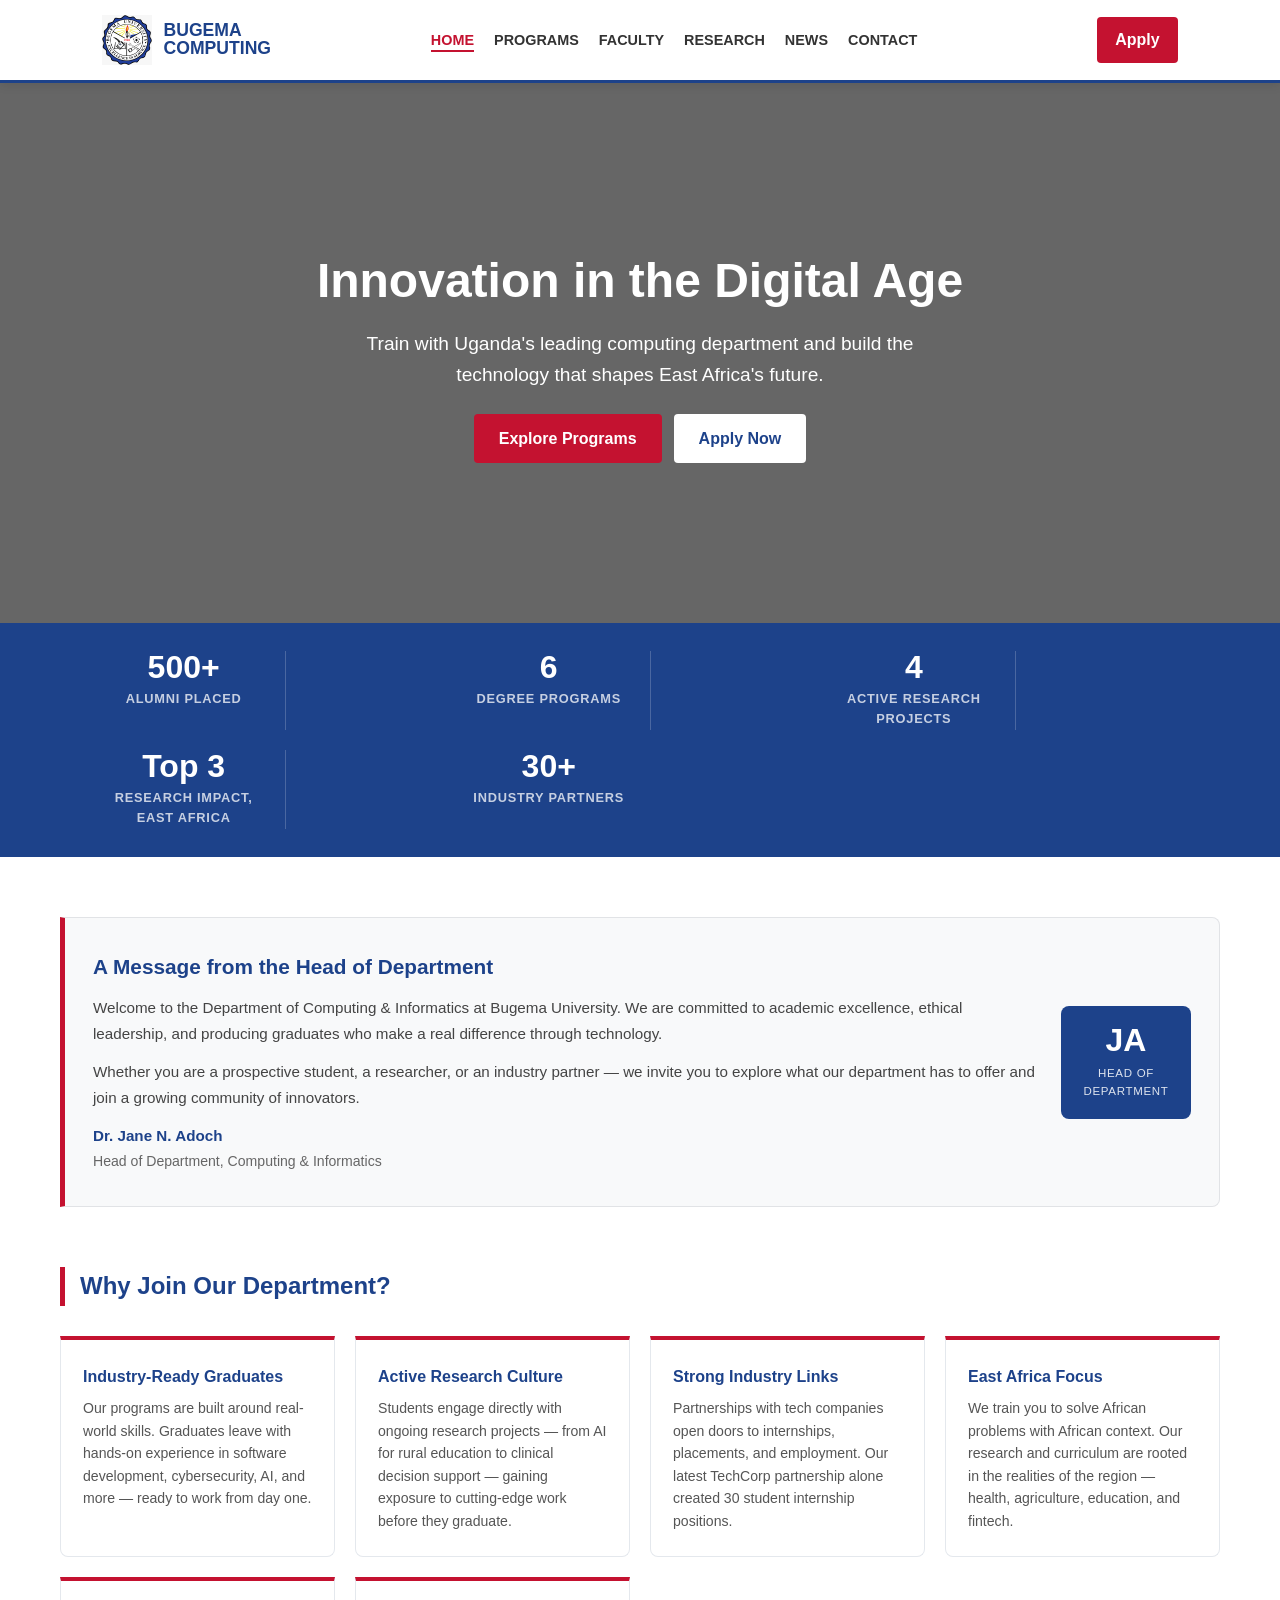
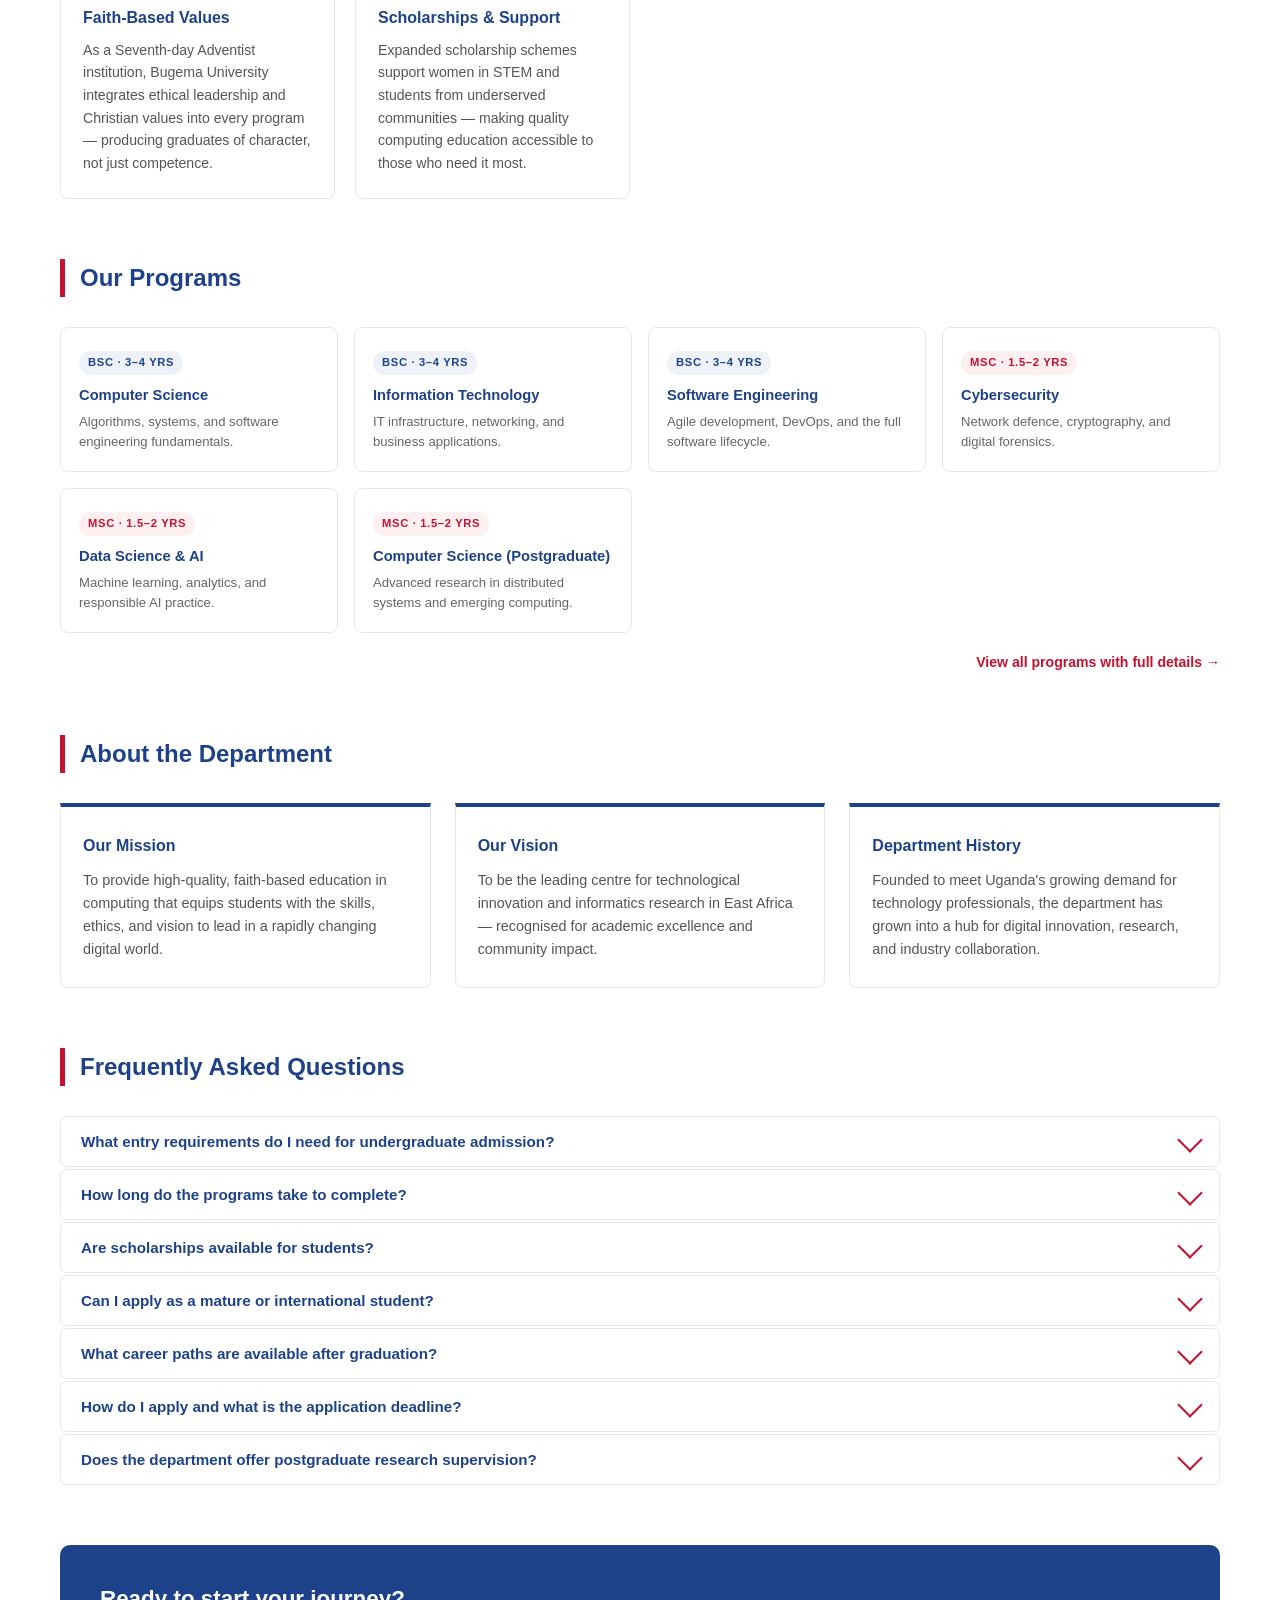
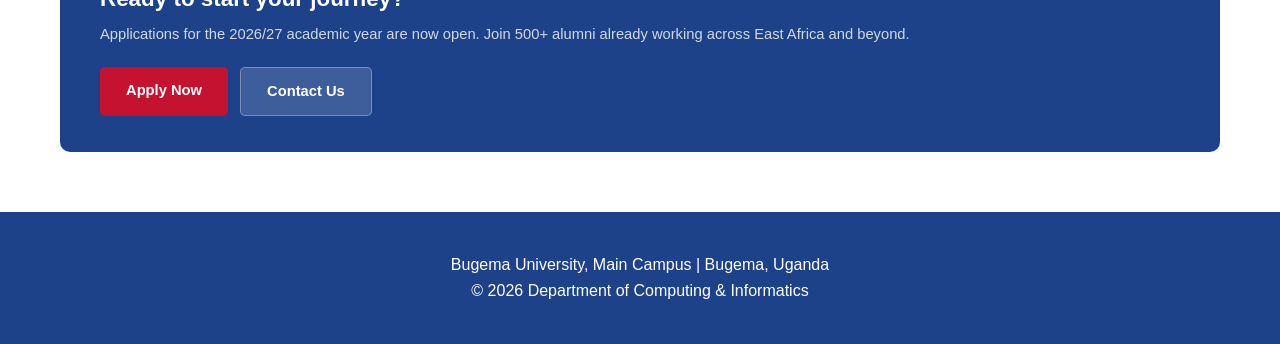
==== index.html @ 1fe4461c "Initial commit - department website" ====
<!DOCTYPE html>
<html lang="en">
<head>
    <meta charset="UTF-8">
    <meta name="viewport" content="width=device-width, initial-scale=1.0">
    <title>Bugema Computing | Home</title>
    <meta name="description" content="Department of Computing & Informatics at Bugema University — training the next generation of technology leaders in East Africa.">
    <link rel="stylesheet" href="style.css">
    <style>
        /* ── Homepage extras ── */

        .stats-bar { background: var(--bugema-blue); padding: 28px 8%; }
        .stats-grid {
            display: grid;
            grid-template-columns: repeat(auto-fit, minmax(140px, 1fr));
            gap: 20px;
            max-width: 1200px;
            margin: 0 auto;
            text-align: center;
        }
        .stat-item .stat-number {
            font-size: 2rem; font-weight: 800; color: white;
            line-height: 1; margin-bottom: 6px;
        }
        .stat-item .stat-label {
            font-size: 0.8rem; color: rgba(255,255,255,0.75);
            text-transform: uppercase; letter-spacing: 0.06em; font-weight: 600;
        }
        .stat-divider { width: 1px; background: rgba(255,255,255,0.2); align-self: stretch; }

        /* HOD welcome */
        .hod-welcome {
            background: var(--light-bg);
            border: 1px solid #e1e3e6;
            border-left: 5px solid var(--bugema-red);
            border-radius: 0 8px 8px 0;
            padding: 32px 28px;
            display: grid;
            grid-template-columns: 1fr auto;
            gap: 24px;
            align-items: center;
        }
        .hod-welcome h2 { color: var(--bugema-blue); margin-bottom: 12px; font-size: 1.3rem; }
        .hod-welcome p  { color: #444; line-height: 1.7; margin-bottom: 12px; font-size: 0.95rem; }
        .hod-welcome p:last-child { margin-bottom: 0; }
        .hod-welcome .hod-sig { font-weight: 700; color: var(--bugema-blue); }
        .hod-badge {
            background: var(--bugema-blue); color: white;
            border-radius: 8px; padding: 18px 20px;
            text-align: center; min-width: 130px;
        }
        .hod-badge .initials { font-size: 2rem; font-weight: 800; line-height: 1; margin-bottom: 8px; }
        .hod-badge .hod-title { font-size: 0.72rem; text-transform: uppercase; letter-spacing: 0.06em; opacity: 0.85; }

        /* Why join */
        .why-grid {
            display: grid;
            grid-template-columns: repeat(auto-fit, minmax(240px, 1fr));
            gap: 20px;
        }
        .why-card {
            background: white;
            border: 1px solid #e4e8ed;
            border-top: 4px solid var(--bugema-red);
            border-radius: 0 0 8px 8px;
            padding: 24px 22px;
            transition: transform 0.25s ease, box-shadow 0.25s ease;
        }
        .why-card:hover { transform: translateY(-4px); box-shadow: 0 8px 22px rgba(0,0,0,0.09); }
        .why-card h3 { font-size: 1rem; color: var(--bugema-blue); margin-bottom: 8px; }
        .why-card p  { font-size: 0.88rem; color: #555; line-height: 1.6; }

        /* Programs preview */
        .programs-preview {
            display: grid;
            grid-template-columns: repeat(auto-fit, minmax(220px, 1fr));
            gap: 16px;
        }
        .prog-preview-card {
            background: white; border: 1px solid #e4e8ed;
            border-radius: 8px; padding: 20px 18px;
            transition: transform 0.25s ease, box-shadow 0.25s ease;
        }
        .prog-preview-card:hover { transform: translateY(-3px); box-shadow: 0 6px 18px rgba(0,0,0,0.08); }
        .prog-badge {
            display: inline-block; font-size: 0.7rem; font-weight: 700;
            text-transform: uppercase; letter-spacing: 0.06em;
            padding: 3px 9px; border-radius: 20px; margin-bottom: 10px;
        }
        .prog-badge.bsc { background: #eef2f8; color: var(--bugema-blue); }
        .prog-badge.msc { background: #fef0f0; color: var(--bugema-red); }
        .prog-preview-card h3 { font-size: 0.92rem; color: var(--bugema-blue); line-height: 1.4; margin-bottom: 6px; }
        .prog-preview-card p  { font-size: 0.82rem; color: #666; line-height: 1.5; }

        .section-cta { text-align: right; margin-top: 16px; }
        .section-cta a { font-size: 0.88rem; font-weight: 700; color: var(--bugema-red); text-decoration: none; }
        .section-cta a:hover { text-decoration: underline; }

        /* About cards */
        .about-grid { display: grid; grid-template-columns: repeat(auto-fit, minmax(280px, 1fr)); gap: 24px; }
        .about-card {
            background: white; border: 1px solid #e4e8ed;
            border-top: 4px solid var(--bugema-blue);
            border-radius: 0 0 8px 8px; padding: 26px 22px;
        }
        .about-card h3 { font-size: 1rem; color: var(--bugema-blue); margin-bottom: 10px; }
        .about-card p  { font-size: 0.9rem; color: #555; line-height: 1.6; }

        /* FAQ */
        .faq-list { display: flex; flex-direction: column; gap: 2px; }
        .faq-item {
            background: white;
            border: 1px solid #e4e8ed;
            border-radius: 6px;
            overflow: hidden;
        }
        .faq-question {
            width: 100%;
            background: none;
            border: none;
            padding: 16px 20px;
            display: flex;
            justify-content: space-between;
            align-items: center;
            font-size: 0.95rem;
            font-weight: 700;
            color: var(--bugema-blue);
            cursor: pointer;
            text-align: left;
            font-family: inherit;
            transition: background 0.15s;
            gap: 12px;
        }
        .faq-question:hover { background: #f5f7fa; }
        .faq-question.open  { background: #f0f4f9; }
        .faq-chevron {
            width: 18px; height: 18px; flex-shrink: 0;
            border-right: 2px solid var(--bugema-red);
            border-bottom: 2px solid var(--bugema-red);
            transform: rotate(45deg);
            transition: transform 0.25s ease;
            margin-top: -4px;
        }
        .faq-question.open .faq-chevron {
            transform: rotate(-135deg);
            margin-top: 4px;
        }
        .faq-answer {
            max-height: 0;
            overflow: hidden;
            transition: max-height 0.3s ease, padding 0.3s ease;
            padding: 0 20px;
            font-size: 0.9rem;
            color: #444;
            line-height: 1.7;
        }
        .faq-answer.open {
            max-height: 300px;
            padding: 0 20px 16px;
        }

        /* CTA banner */
        .cta-banner {
            background: var(--bugema-blue); border-radius: 10px;
            padding: 36px 40px;
            display: flex; align-items: center;
            justify-content: space-between; gap: 20px; flex-wrap: wrap;
        }
        .cta-banner h2 { color: white; font-size: 1.4rem; margin-bottom: 6px; }
        .cta-banner p  { color: rgba(255,255,255,0.8); font-size: 0.92rem; }
        .cta-buttons   { display: flex; gap: 12px; flex-wrap: wrap; }
        .cta-btn-primary {
            background: var(--bugema-red); color: white;
            padding: 12px 26px; border-radius: 5px; font-weight: 700;
            text-decoration: none; font-size: 0.92rem; transition: background 0.2s; white-space: nowrap;
        }
        .cta-btn-primary:hover { background: #a20d26; }
        .cta-btn-secondary {
            background: rgba(255,255,255,0.15); color: white;
            padding: 12px 26px; border-radius: 5px; font-weight: 700;
            text-decoration: none; font-size: 0.92rem;
            border: 1px solid rgba(255,255,255,0.3); transition: background 0.2s; white-space: nowrap;
        }
        .cta-btn-secondary:hover { background: rgba(255,255,255,0.25); }

        @media (max-width: 700px) {
            .hod-welcome { grid-template-columns: 1fr; }
            .hod-badge   { display: none; }
            .cta-banner  { padding: 28px 24px; }
            .stat-divider { display: none; }
        }
    </style>
</head>
<body>
    <nav>
        <div class="logo-container">
            <img src="logo.jpeg" alt="Bugema Logo">
            <div class="logo-text">BUGEMA<br>COMPUTING</div>
        </div>
        <ul>
            <li><a class="active" href="index.html">Home</a></li>
            <li><a href="programs.html">Programs</a></li>
            <li><a href="faculty.html">Faculty</a></li>
            <li><a href="research.html">Research</a></li>
            <li><a href="news.html">News</a></li>
            <li><a href="contact.html">Contact</a></li>
        </ul>
        <a class="apply-btn" href="https://erms.bugemauniv.ac.ug/application/" target="_blank" rel="noopener">Apply</a>
        <button class="nav-toggle" id="navToggle" aria-label="Toggle navigation">
            <span></span><span></span><span></span>
        </button>
    </nav>

    <!-- Hero -->
    <header class="hero">
        <h1>Innovation in the Digital Age</h1>
        <p>Train with Uganda's leading computing department and build the technology that shapes East Africa's future.</p>
        <div style="display:flex; gap:12px; flex-wrap:wrap; justify-content:center; margin-top:8px;">
            <a href="programs.html" class="btn">Explore Programs</a>
            <a href="https://erms.bugemauniv.ac.ug/application/" target="_blank" rel="noopener"
               class="btn" style="background:white; color:var(--bugema-blue);">Apply Now</a>
        </div>
    </header>

    <!-- Stats bar -->
    <div class="stats-bar">
        <div class="stats-grid">
            <div class="stat-item">
                <div class="stat-number">500+</div>
                <div class="stat-label">Alumni Placed</div>
            </div>
            <div class="stat-divider"></div>
            <div class="stat-item">
                <div class="stat-number">6</div>
                <div class="stat-label">Degree Programs</div>
            </div>
            <div class="stat-divider"></div>
            <div class="stat-item">
                <div class="stat-number">4</div>
                <div class="stat-label">Active Research Projects</div>
            </div>
            <div class="stat-divider"></div>
            <div class="stat-item">
                <div class="stat-number">Top 3</div>
                <div class="stat-label">Research Impact, East Africa</div>
            </div>
            <div class="stat-divider"></div>
            <div class="stat-item">
                <div class="stat-number">30+</div>
                <div class="stat-label">Industry Partners</div>
            </div>
        </div>
    </div>

    <!-- HOD Welcome -->
    <section class="container">
        <div class="hod-welcome">
            <div>
                <h2>A Message from the Head of Department</h2>
                <p>Welcome to the Department of Computing &amp; Informatics at Bugema University. We are committed to academic excellence, ethical leadership, and producing graduates who make a real difference through technology.</p>
                <p>Whether you are a prospective student, a researcher, or an industry partner — we invite you to explore what our department has to offer and join a growing community of innovators.</p>
                <p class="hod-sig">Dr. Jane N. Adoch<br>
                <span style="font-weight:400; font-size:0.88rem; color:#666;">Head of Department, Computing &amp; Informatics</span></p>
            </div>
            <div class="hod-badge">
                <div class="initials">JA</div>
                <div class="hod-title">Head of<br>Department</div>
            </div>
        </div>
    </section>

    <!-- Why Join Us -->
    <section class="container">
        <h2 class="section-heading">Why Join Our Department?</h2>
        <div class="why-grid">
            <div class="why-card">
                <h3>Industry-Ready Graduates</h3>
                <p>Our programs are built around real-world skills. Graduates leave with hands-on experience in software development, cybersecurity, AI, and more — ready to work from day one.</p>
            </div>
            <div class="why-card">
                <h3>Active Research Culture</h3>
                <p>Students engage directly with ongoing research projects — from AI for rural education to clinical decision support — gaining exposure to cutting-edge work before they graduate.</p>
            </div>
            <div class="why-card">
                <h3>Strong Industry Links</h3>
                <p>Partnerships with tech companies open doors to internships, placements, and employment. Our latest TechCorp partnership alone created 30 student internship positions.</p>
            </div>
            <div class="why-card">
                <h3>East Africa Focus</h3>
                <p>We train you to solve African problems with African context. Our research and curriculum are rooted in the realities of the region — health, agriculture, education, and fintech.</p>
            </div>
            <div class="why-card">
                <h3>Faith-Based Values</h3>
                <p>As a Seventh-day Adventist institution, Bugema University integrates ethical leadership and Christian values into every program — producing graduates of character, not just competence.</p>
            </div>
            <div class="why-card">
                <h3>Scholarships &amp; Support</h3>
                <p>Expanded scholarship schemes support women in STEM and students from underserved communities — making quality computing education accessible to those who need it most.</p>
            </div>
        </div>
    </section>

    <!-- Programs Preview -->
    <section class="container">
        <h2 class="section-heading">Our Programs</h2>
        <div class="programs-preview">
            <div class="prog-preview-card">
                <span class="prog-badge bsc">BSc &middot; 3&ndash;4 yrs</span>
                <h3>Computer Science</h3>
                <p>Algorithms, systems, and software engineering fundamentals.</p>
            </div>
            <div class="prog-preview-card">
                <span class="prog-badge bsc">BSc &middot; 3&ndash;4 yrs</span>
                <h3>Information Technology</h3>
                <p>IT infrastructure, networking, and business applications.</p>
            </div>
            <div class="prog-preview-card">
                <span class="prog-badge bsc">BSc &middot; 3&ndash;4 yrs</span>
                <h3>Software Engineering</h3>
                <p>Agile development, DevOps, and the full software lifecycle.</p>
            </div>
            <div class="prog-preview-card">
                <span class="prog-badge msc">MSc &middot; 1.5&ndash;2 yrs</span>
                <h3>Cybersecurity</h3>
                <p>Network defence, cryptography, and digital forensics.</p>
            </div>
            <div class="prog-preview-card">
                <span class="prog-badge msc">MSc &middot; 1.5&ndash;2 yrs</span>
                <h3>Data Science &amp; AI</h3>
                <p>Machine learning, analytics, and responsible AI practice.</p>
            </div>
            <div class="prog-preview-card">
                <span class="prog-badge msc">MSc &middot; 1.5&ndash;2 yrs</span>
                <h3>Computer Science (Postgraduate)</h3>
                <p>Advanced research in distributed systems and emerging computing.</p>
            </div>
        </div>
        <div class="section-cta">
            <a href="programs.html">View all programs with full details &rarr;</a>
        </div>
    </section>

    <!-- About the Department -->
    <section class="container">
        <h2 class="section-heading">About the Department</h2>
        <div class="about-grid">
            <div class="about-card">
                <h3>Our Mission</h3>
                <p>To provide high-quality, faith-based education in computing that equips students with the skills, ethics, and vision to lead in a rapidly changing digital world.</p>
            </div>
            <div class="about-card">
                <h3>Our Vision</h3>
                <p>To be the leading centre for technological innovation and informatics research in East Africa — recognised for academic excellence and community impact.</p>
            </div>
            <div class="about-card">
                <h3>Department History</h3>
                <p>Founded to meet Uganda's growing demand for technology professionals, the department has grown into a hub for digital innovation, research, and industry collaboration.</p>
            </div>
        </div>
    </section>

    <!-- FAQ -->
    <section class="container">
        <h2 class="section-heading">Frequently Asked Questions</h2>
        <div class="faq-list">

            <div class="faq-item">
                <button class="faq-question" aria-expanded="false">
                    What entry requirements do I need for undergraduate admission?
                    <span class="faq-chevron"></span>
                </button>
                <div class="faq-answer">
                    You need a Uganda Certificate of Education (UCE) with passes in Mathematics and English, plus a Uganda Advanced Certificate of Education (UACE) or equivalent qualification. An entry test may also be required. International applicants must provide proof of English proficiency and certified equivalence of their prior qualifications.
                </div>
            </div>

            <div class="faq-item">
                <button class="faq-question" aria-expanded="false">
                    How long do the programs take to complete?
                    <span class="faq-chevron"></span>
                </button>
                <div class="faq-answer">
                    Undergraduate BSc programs run for 3 to 4 years depending on the specialisation and credit hours. Postgraduate taught MSc programs take 1.5 to 2 years. Research-based MSc programs typically take 2 to 3 years depending on thesis progress.
                </div>
            </div>

            <div class="faq-item">
                <button class="faq-question" aria-expanded="false">
                    Are scholarships available for students?
                    <span class="faq-chevron"></span>
                </button>
                <div class="faq-answer">
                    Yes. The department has an active scholarship scheme that supports women in STEM and students from underserved communities across Uganda. Contact the admissions office at admissions@bugema.ac.ug for current scholarship opportunities and eligibility criteria.
                </div>
            </div>

            <div class="faq-item">
                <button class="faq-question" aria-expanded="false">
                    Can I apply as a mature or international student?
                    <span class="faq-chevron"></span>
                </button>
                <div class="faq-answer">
                    Yes. Applicants aged 25 and above with relevant professional experience may apply through the mature entry route — a portfolio or written statement is required. International applicants need to provide proof of English language proficiency (IELTS 6.0 or equivalent) and certified qualification equivalence from the Uganda National Examinations Board (UNEB).
                </div>
            </div>

            <div class="faq-item">
                <button class="faq-question" aria-expanded="false">
                    What career paths are available after graduation?
                    <span class="faq-chevron"></span>
                </button>
                <div class="faq-answer">
                    Graduates have gone on to work as software engineers, data analysts, cybersecurity specialists, IT managers, and researchers across East Africa and beyond. The department's industry partnerships also create direct pathways into internships and employment with technology companies in the region.
                </div>
            </div>

            <div class="faq-item">
                <button class="faq-question" aria-expanded="false">
                    How do I apply and what is the application deadline?
                    <span class="faq-chevron"></span>
                </button>
                <div class="faq-answer">
                    All applications are submitted through the Bugema University online portal at erms.bugemauniv.ac.ug. Ensure all supporting documents — transcripts, national ID, and references — are uploaded before submission. Contact admissions@bugema.ac.ug for the current intake deadlines.
                </div>
            </div>

            <div class="faq-item">
                <button class="faq-question" aria-expanded="false">
                    Does the department offer postgraduate research supervision?
                    <span class="faq-chevron"></span>
                </button>
                <div class="faq-answer">
                    Yes. The department has qualified supervisors in AI and machine learning, cybersecurity, data science, software engineering, and cloud computing. Postgraduate research applicants are required to submit a research proposal and attend an interview with the supervisory team before admission is confirmed.
                </div>
            </div>

        </div>
    </section>

    <!-- Call to Action -->
    <section class="container">
        <div class="cta-banner">
            <div>
                <h2>Ready to start your journey?</h2>
                <p>Applications for the 2026/27 academic year are now open. Join 500+ alumni already working across East Africa and beyond.</p>
            </div>
            <div class="cta-buttons">
                <a href="https://erms.bugemauniv.ac.ug/application/" target="_blank" rel="noopener" class="cta-btn-primary">Apply Now</a>
                <a href="contact.html" class="cta-btn-secondary">Contact Us</a>
            </div>
        </div>
    </section>

    <footer>
        <p>Bugema University, Main Campus | Bugema, Uganda<br>&copy; 2026 Department of Computing &amp; Informatics</p>
    </footer>

    <script>
        // Hamburger
        var toggle = document.getElementById('navToggle');
        var menu   = document.querySelector('nav ul');
        toggle.addEventListener('click', function() {
            toggle.classList.toggle('open');
            menu.classList.toggle('open');
        });

        // FAQ accordion
        document.querySelectorAll('.faq-question').forEach(function(btn) {
            btn.addEventListener('click', function() {
                var answer  = btn.nextElementSibling;
                var isOpen  = btn.classList.contains('open');

                // Close all
                document.querySelectorAll('.faq-question').forEach(function(b) {
                    b.classList.remove('open');
                    b.setAttribute('aria-expanded', 'false');
                    b.nextElementSibling.classList.remove('open');
                });

                // Open clicked (if it was closed)
                if (!isOpen) {
                    btn.classList.add('open');
                    btn.setAttribute('aria-expanded', 'true');
                    answer.classList.add('open');
                }
            });
        });
    </script>
</body>
</html>
---- style.css ----
:root {
    --bugema-blue: #1D428A;
    --bugema-red: #C41230;
    --white: #ffffff;
    --light-bg: #f8f9fa;
    --text-main: #333;
    --transition: 0.3s ease;
}

html { scroll-behavior: smooth; }

* { margin: 0; padding: 0; box-sizing: border-box; font-family: 'Segoe UI', Roboto, Helvetica, Arial, sans-serif; }

body { line-height: 1.6; color: var(--text-main); }

/* Reusable section heading — replaces inline styles across pages */
.section-heading {
    border-left: 5px solid var(--bugema-red);
    padding-left: 15px;
    margin-bottom: 30px;
    color: var(--bugema-blue);
}

/* Sticky Navbar */
nav {
    display: flex;
    justify-content: space-between;
    align-items: center;
    padding: 15px 8%;
    background: var(--white);
    border-bottom: 3px solid var(--bugema-blue);
    position: sticky;
    top: 0;
    z-index: 1000;
    box-shadow: 0 2px 10px rgba(0,0,0,0.1);
}

.logo-container { display: flex; align-items: center; gap: 12px; }
.logo-container img { height: 50px; }
.logo-text { font-weight: 800; color: var(--bugema-blue); font-size: 1.1rem; line-height: 1; }

nav ul { display: flex; list-style: none; gap: 20px; }
nav ul li a { text-decoration: none; color: var(--text-main); font-weight: 600; font-size: 0.9rem; text-transform: uppercase; transition: var(--transition); }
nav ul li a:hover, nav ul li a.active { color: var(--bugema-red); border-bottom: 2px solid var(--bugema-red); padding-bottom: 2px; }
.apply-btn { display: inline-block; background: var(--bugema-red); color: white; padding: 10px 18px; border-radius: 4px; font-weight: 700; text-decoration: none; transition: var(--transition); margin-left: 20px; }
.apply-btn:hover { background: #a20d26; }

/* Hamburger button — hidden on desktop */
.nav-toggle {
    display: none;
    flex-direction: column;
    justify-content: center;
    gap: 5px;
    background: none;
    border: none;
    cursor: pointer;
    padding: 4px;
    margin-left: auto;
}
.nav-toggle span {
    display: block;
    width: 24px;
    height: 2px;
    background: var(--bugema-blue);
    border-radius: 2px;
    transition: var(--transition);
}
/* Animate hamburger → X when open */
.nav-toggle.open span:nth-child(1) { transform: translateY(7px) rotate(45deg); }
.nav-toggle.open span:nth-child(2) { opacity: 0; }
.nav-toggle.open span:nth-child(3) { transform: translateY(-7px) rotate(-45deg); }

@media (max-width: 900px) {
    nav { flex-wrap: wrap; padding: 14px 5%; }
    .nav-toggle { display: flex; }
    nav ul {
        display: none;
        flex-direction: column;
        width: 100%;
        gap: 0;
        border-top: 1px solid #eee;
        margin-top: 8px;
        padding-top: 8px;
    }
    nav ul.open { display: flex; }
    nav ul li a {
        display: block;
        padding: 10px 4px;
        border-bottom: 1px solid #f0f0f0;
        font-size: 0.95rem;
    }
    nav ul li a:hover, nav ul li a.active {
        border-bottom: 1px solid #f0f0f0;
        color: var(--bugema-red);
        padding-bottom: 10px;
    }
    .apply-btn { margin-left: 0; width: 100%; text-align: center; margin-top: 10px; }
}

/* Hero Section */
.hero {
    height: 60vh;
    background: linear-gradient(rgba(0,0,0,0.6), rgba(0,0,0,0.6)), url('https://images.unsplash.com/photo-1517245386807-bb43f82c33c4?auto=format&fit=crop&w=1200&q=80');
    background-size: cover;
    background-position: center;
    display: flex;
    flex-direction: column;
    justify-content: center;
    align-items: center;
    color: white;
    text-align: center;
    padding: 0 20px;
}

.hero h1 { font-size: clamp(1.8rem, 5vw, 3rem); margin-bottom: 10px; }
.hero p  { font-size: clamp(0.95rem, 2.5vw, 1.2rem); max-width: 600px; }

/* Grid Layouts */
.container { max-width: 1200px; margin: 60px auto; padding: 0 20px; }
.grid { display: grid; grid-template-columns: repeat(auto-fit, minmax(300px, 1fr)); gap: 30px; }

/* Cards */
.card {
    background: white;
    padding: 30px;
    border: 1px solid #eee;
    border-top: 5px solid var(--bugema-blue);
    transition: transform 0.25s ease, box-shadow 0.25s ease;
}
.card:hover { transform: translateY(-5px); box-shadow: 0 8px 24px rgba(0,0,0,0.1); }

/* Buttons */
.btn {
    background: var(--bugema-red);
    color: white;
    padding: 12px 25px;
    text-decoration: none;
    font-weight: bold;
    display: inline-block;
    border-radius: 4px;
    margin-top: 15px;
}

footer { background: var(--bugema-blue); color: white; padding: 40px 8%; text-align: center; }

.contact-section { background: var(--light-bg); padding: 40px 8%; border-top: 1px solid #ddd; }
.contact-section h2 { color: var(--bugema-blue); margin-bottom: 15px; }
.contact-section p { color: #444; margin-bottom: 25px; }
.contact-grid { display: grid; grid-template-columns: repeat(auto-fit, minmax(220px, 1fr)); gap: 20px; margin-bottom: 25px; }
.contact-card { background: white; border: 1px solid #e1e3e6; border-left: 5px solid var(--bugema-red); padding: 18px; border-radius: 8px; }
.contact-card h3 { margin-bottom: 8px; color: var(--bugema-red); }
.contact-form { background: white; border: 1px solid #e1e3e6; padding: 20px; border-radius: 8px; }
.contact-form h3 { margin-bottom: 12px; color: var(--bugema-blue); }
.contact-form input, .contact-form textarea { width: 100%; padding: 10px 12px; margin-bottom: 12px; border: 1px solid #ccc; border-radius: 4px; }
.contact-form button { display: inline-block; margin-top: 4px; }

.faculty-grid {
    display: grid;
    grid-template-columns: repeat(auto-fit, minmax(250px, 1fr));
    gap: 30px;
    margin-top: 20px;
}

.faculty-card {
    background: white;
    border: 1px solid #eee;
    border-top: 5px solid var(--bugema-red);
    padding: 25px;
    text-align: center;
}

.faculty-photo {
    width: 120px;
    height: 120px;
    margin: 0 auto 16px;
    border-radius: 50%;
    object-fit: cover;
    border: 2px solid var(--bugema-blue);
}

.faculty-card h3 {
    color: var(--bugema-red);
    margin-bottom: 8px;
    font-size: 1.3rem;
}

.faculty-card p {
    color: #444;
    margin-bottom: 8px;
    line-height: 1.5;
    font-size: 0.97rem;
}

.faculty-card p strong {
    color: var(--bugema-blue);
}

.research-grid {
    display: grid;
    grid-template-columns: repeat(auto-fit, minmax(300px, 1fr));
    gap: 25px;
    margin-top: 20px;
}

.research-card {
    background: white;
    border: 1px solid #eee;
    border-left: 5px solid var(--bugema-red);
    border-radius: 8px;
    padding: 24px;
    box-shadow: 0 6px 18px rgba(0,0,0,0.05);
}

.research-card h2 {
    color: var(--bugema-blue);
    margin-bottom: 12px;
}

.research-card p,
.research-card ul {
    color: #444;
    line-height: 1.6;
    margin-bottom: 12px;
}

.news-nav, .research-nav {
    display: flex;
    flex-wrap: wrap;
    gap: 14px;
    margin-bottom: 25px;
    align-items: center;
}

.news-nav a, .research-nav a {
    display: inline-flex;
    align-items: center;
    justify-content: center;
    padding: 10px 16px;
    background: var(--bugema-blue);
    color: white;
    border-radius: 4px;
    text-decoration: none;
    font-weight: 600;
    transition: all var(--transition);
}

.research-nav a:hover {
    background: var(--bugema-red);
}

.research-card ul {
    list-style-type: none;
    padding-left: 0;
}

.research-row {
    display: flex;
    flex-wrap: nowrap;
    gap: 16px;
    margin-top: 14px;
    overflow-x: auto;
    padding-bottom: 6px;
}

.research-row::-webkit-scrollbar {
    height: 8px;
}

.research-row::-webkit-scrollbar-thumb {
    background: #c5c8cc;
    border-radius: 6px;
}

.research-row::-webkit-scrollbar-track {
    background: #f0f2f5;
}

.research-item {
    min-width: 260px;
    flex: 0 0 auto;
    background: #fff;
    border: 1px solid #e5e7ea;
    border-left: 4px solid var(--bugema-red);
    border-radius: 7px;
    padding: 16px;
    box-shadow: 0 4px 10px rgba(0,0,0,0.05);
}

.research-item h3 {
    font-size: 1.1rem;
    color: var(--bugema-blue);
    margin-bottom: 8px;
}

.research-item p {
    color: #444;
    line-height: 1.6;
    margin-bottom: 8px;
}

.research-item .meta {
    font-size: 0.85rem;
    color: #666;
}

.hod-welcome {
    background: var(--light-bg);
    border: 1px solid #e1e3e6;
    border-left: 5px solid var(--bugema-red);
    border-radius: 8px;
    padding: 35px 20px;
    margin: 40px 0;
}

.hod-welcome h2 {
    color: var(--bugema-blue);
    margin-bottom: 15px;
    font-size: 1.7rem;
}

.hod-welcome p {
    color: #444;
    line-height: 1.7;
    margin-bottom: 14px;
}

.hod-welcome p strong { font-weight: 700; }
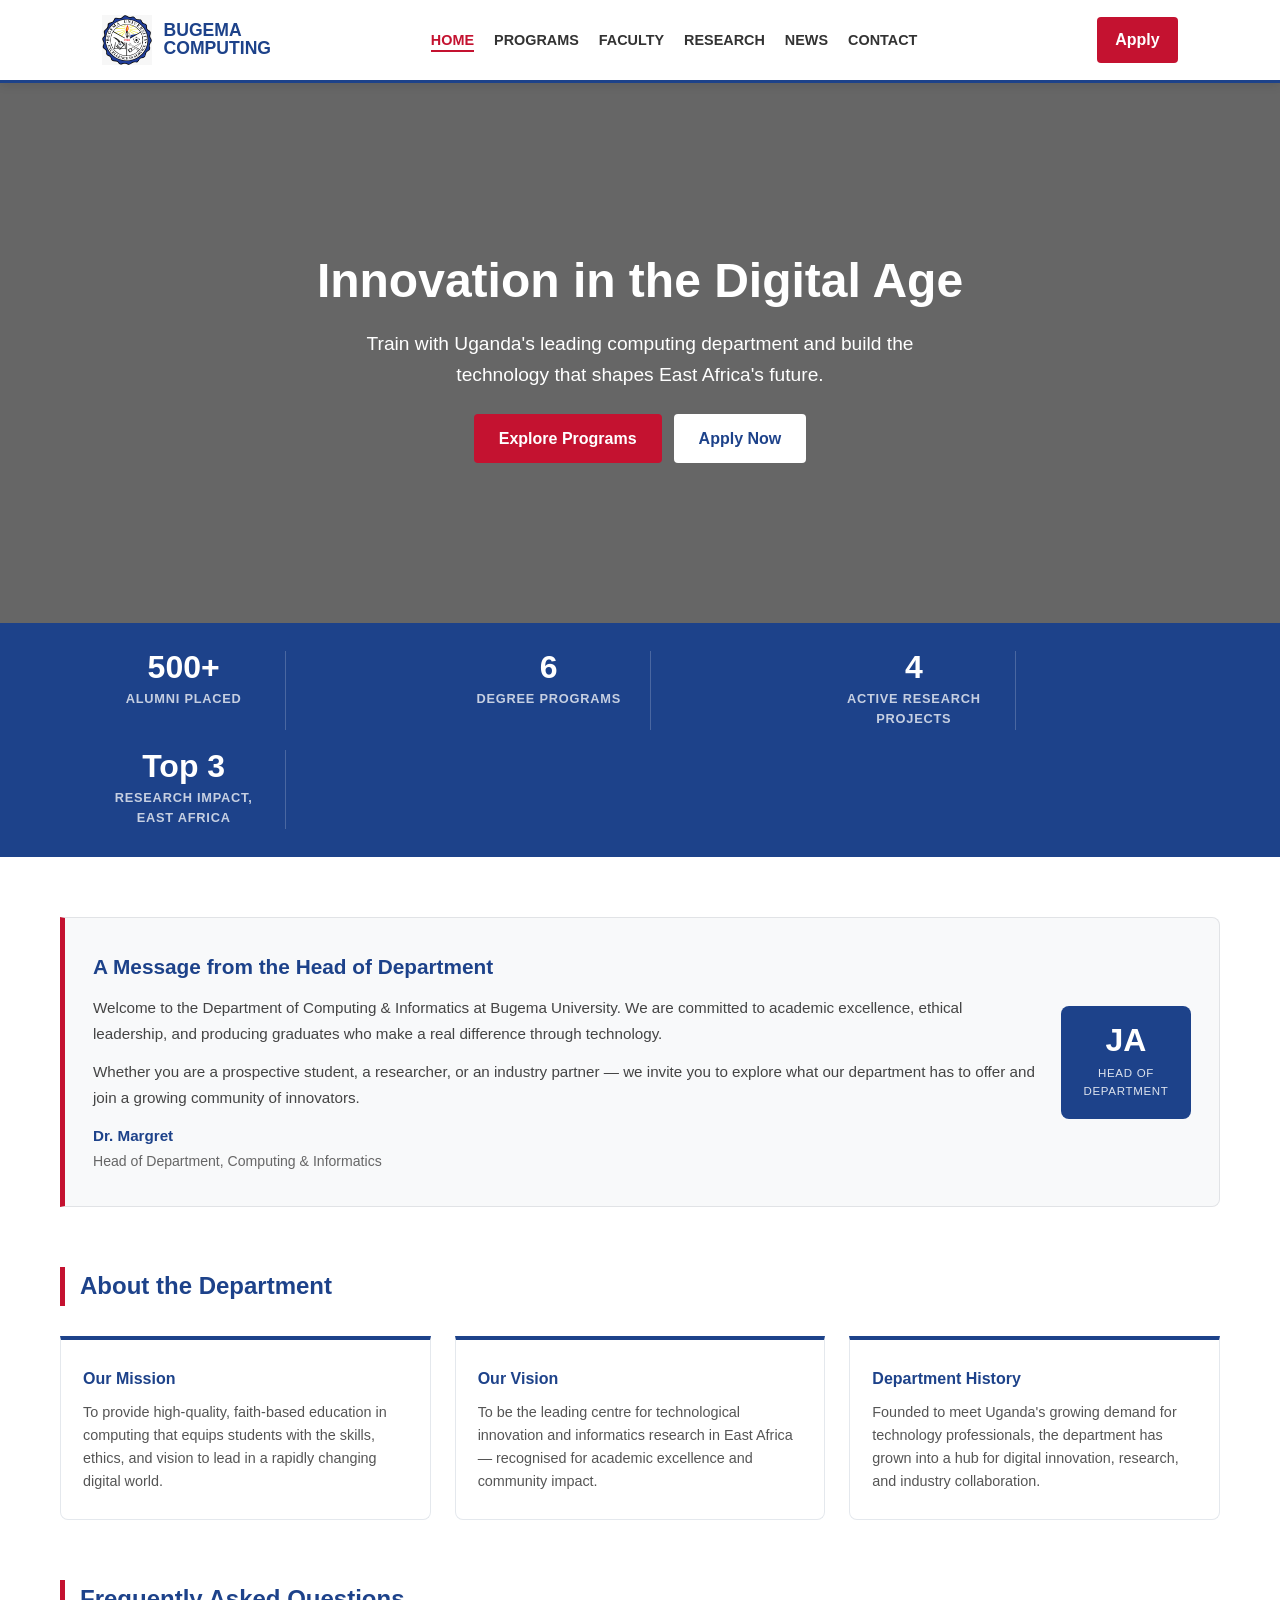
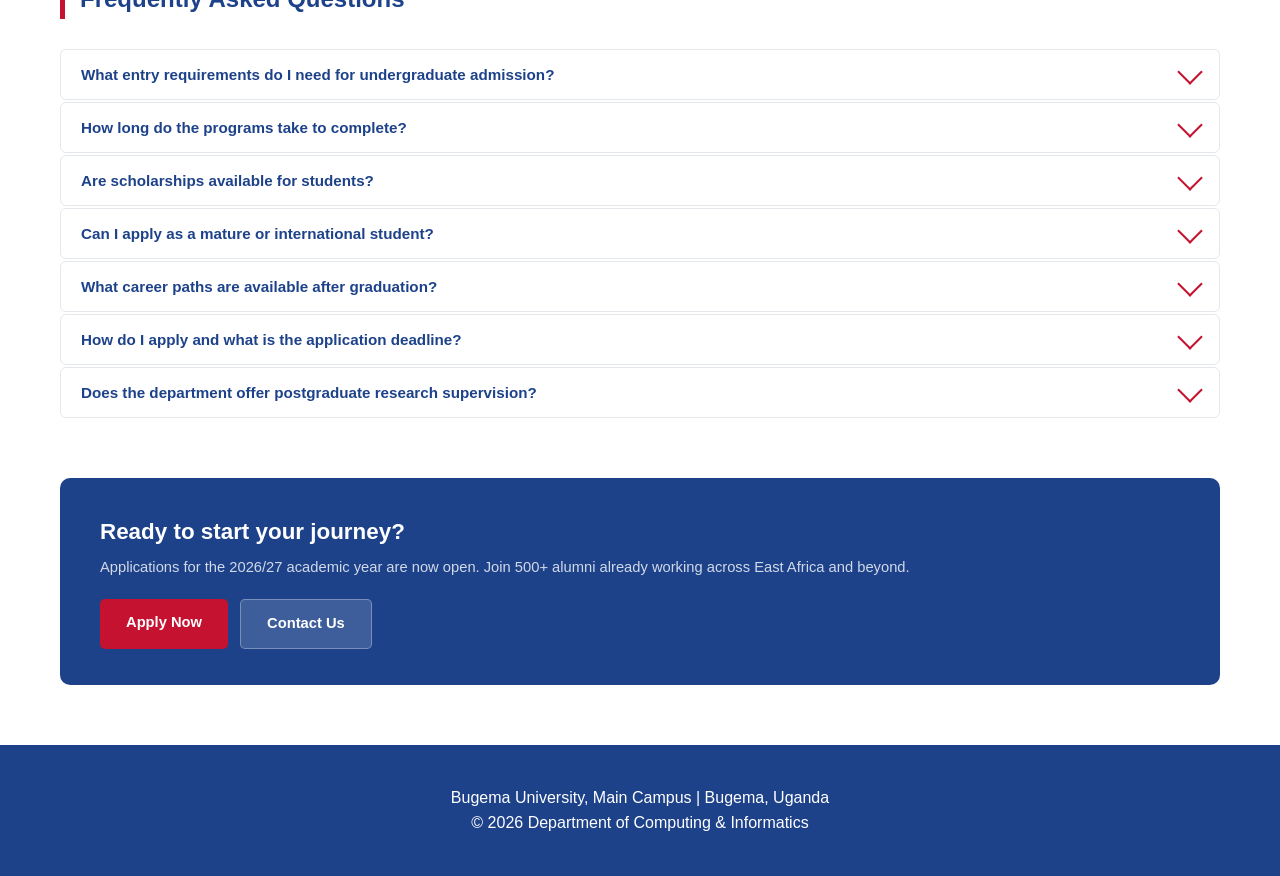
==== commit 1056dd22: "latest changes" ====
--- a/index.html
+++ b/index.html
@@ -245,10 +245,7 @@
                 <div class="stat-label">Research Impact, East Africa</div>
             </div>
             <div class="stat-divider"></div>
-            <div class="stat-item">
-                <div class="stat-number">30+</div>
-                <div class="stat-label">Industry Partners</div>
-            </div>
+            
         </div>
     </div>
 
@@ -259,7 +256,7 @@
                 <h2>A Message from the Head of Department</h2>
                 <p>Welcome to the Department of Computing &amp; Informatics at Bugema University. We are committed to academic excellence, ethical leadership, and producing graduates who make a real difference through technology.</p>
                 <p>Whether you are a prospective student, a researcher, or an industry partner — we invite you to explore what our department has to offer and join a growing community of innovators.</p>
-                <p class="hod-sig">Dr. Jane N. Adoch<br>
+                <p class="hod-sig">Dr. Margret<br>
                 <span style="font-weight:400; font-size:0.88rem; color:#666;">Head of Department, Computing &amp; Informatics</span></p>
             </div>
             <div class="hod-badge">
@@ -269,77 +266,7 @@
         </div>
     </section>
 
-    <!-- Why Join Us -->
-    <section class="container">
-        <h2 class="section-heading">Why Join Our Department?</h2>
-        <div class="why-grid">
-            <div class="why-card">
-                <h3>Industry-Ready Graduates</h3>
-                <p>Our programs are built around real-world skills. Graduates leave with hands-on experience in software development, cybersecurity, AI, and more — ready to work from day one.</p>
-            </div>
-            <div class="why-card">
-                <h3>Active Research Culture</h3>
-                <p>Students engage directly with ongoing research projects — from AI for rural education to clinical decision support — gaining exposure to cutting-edge work before they graduate.</p>
-            </div>
-            <div class="why-card">
-                <h3>Strong Industry Links</h3>
-                <p>Partnerships with tech companies open doors to internships, placements, and employment. Our latest TechCorp partnership alone created 30 student internship positions.</p>
-            </div>
-            <div class="why-card">
-                <h3>East Africa Focus</h3>
-                <p>We train you to solve African problems with African context. Our research and curriculum are rooted in the realities of the region — health, agriculture, education, and fintech.</p>
-            </div>
-            <div class="why-card">
-                <h3>Faith-Based Values</h3>
-                <p>As a Seventh-day Adventist institution, Bugema University integrates ethical leadership and Christian values into every program — producing graduates of character, not just competence.</p>
-            </div>
-            <div class="why-card">
-                <h3>Scholarships &amp; Support</h3>
-                <p>Expanded scholarship schemes support women in STEM and students from underserved communities — making quality computing education accessible to those who need it most.</p>
-            </div>
-        </div>
-    </section>
-
-    <!-- Programs Preview -->
-    <section class="container">
-        <h2 class="section-heading">Our Programs</h2>
-        <div class="programs-preview">
-            <div class="prog-preview-card">
-                <span class="prog-badge bsc">BSc &middot; 3&ndash;4 yrs</span>
-                <h3>Computer Science</h3>
-                <p>Algorithms, systems, and software engineering fundamentals.</p>
-            </div>
-            <div class="prog-preview-card">
-                <span class="prog-badge bsc">BSc &middot; 3&ndash;4 yrs</span>
-                <h3>Information Technology</h3>
-                <p>IT infrastructure, networking, and business applications.</p>
-            </div>
-            <div class="prog-preview-card">
-                <span class="prog-badge bsc">BSc &middot; 3&ndash;4 yrs</span>
-                <h3>Software Engineering</h3>
-                <p>Agile development, DevOps, and the full software lifecycle.</p>
-            </div>
-            <div class="prog-preview-card">
-                <span class="prog-badge msc">MSc &middot; 1.5&ndash;2 yrs</span>
-                <h3>Cybersecurity</h3>
-                <p>Network defence, cryptography, and digital forensics.</p>
-            </div>
-            <div class="prog-preview-card">
-                <span class="prog-badge msc">MSc &middot; 1.5&ndash;2 yrs</span>
-                <h3>Data Science &amp; AI</h3>
-                <p>Machine learning, analytics, and responsible AI practice.</p>
-            </div>
-            <div class="prog-preview-card">
-                <span class="prog-badge msc">MSc &middot; 1.5&ndash;2 yrs</span>
-                <h3>Computer Science (Postgraduate)</h3>
-                <p>Advanced research in distributed systems and emerging computing.</p>
-            </div>
-        </div>
-        <div class="section-cta">
-            <a href="programs.html">View all programs with full details &rarr;</a>
-        </div>
-    </section>
-
+    
     <!-- About the Department -->
     <section class="container">
         <h2 class="section-heading">About the Department</h2>
--- a/style.css
+++ b/style.css
@@ -100,7 +100,7 @@
 /* Hero Section */
 .hero {
     height: 60vh;
-    background: linear-gradient(rgba(0,0,0,0.6), rgba(0,0,0,0.6)), url('https://images.unsplash.com/photo-1517245386807-bb43f82c33c4?auto=format&fit=crop&w=1200&q=80');
+    background: linear-gradient(rgba(0,0,0,0.6), rgba(0,0,0,0.6)), url('https://kampalacampus.bugemauniv.ac.ug/wp-content/uploads/2024/10/Bugema-University-Cyber-Stars-Competition-2022-at-UCC-Uganda6.jpeg');
     background-size: cover;
     background-position: center;
     display: flex;
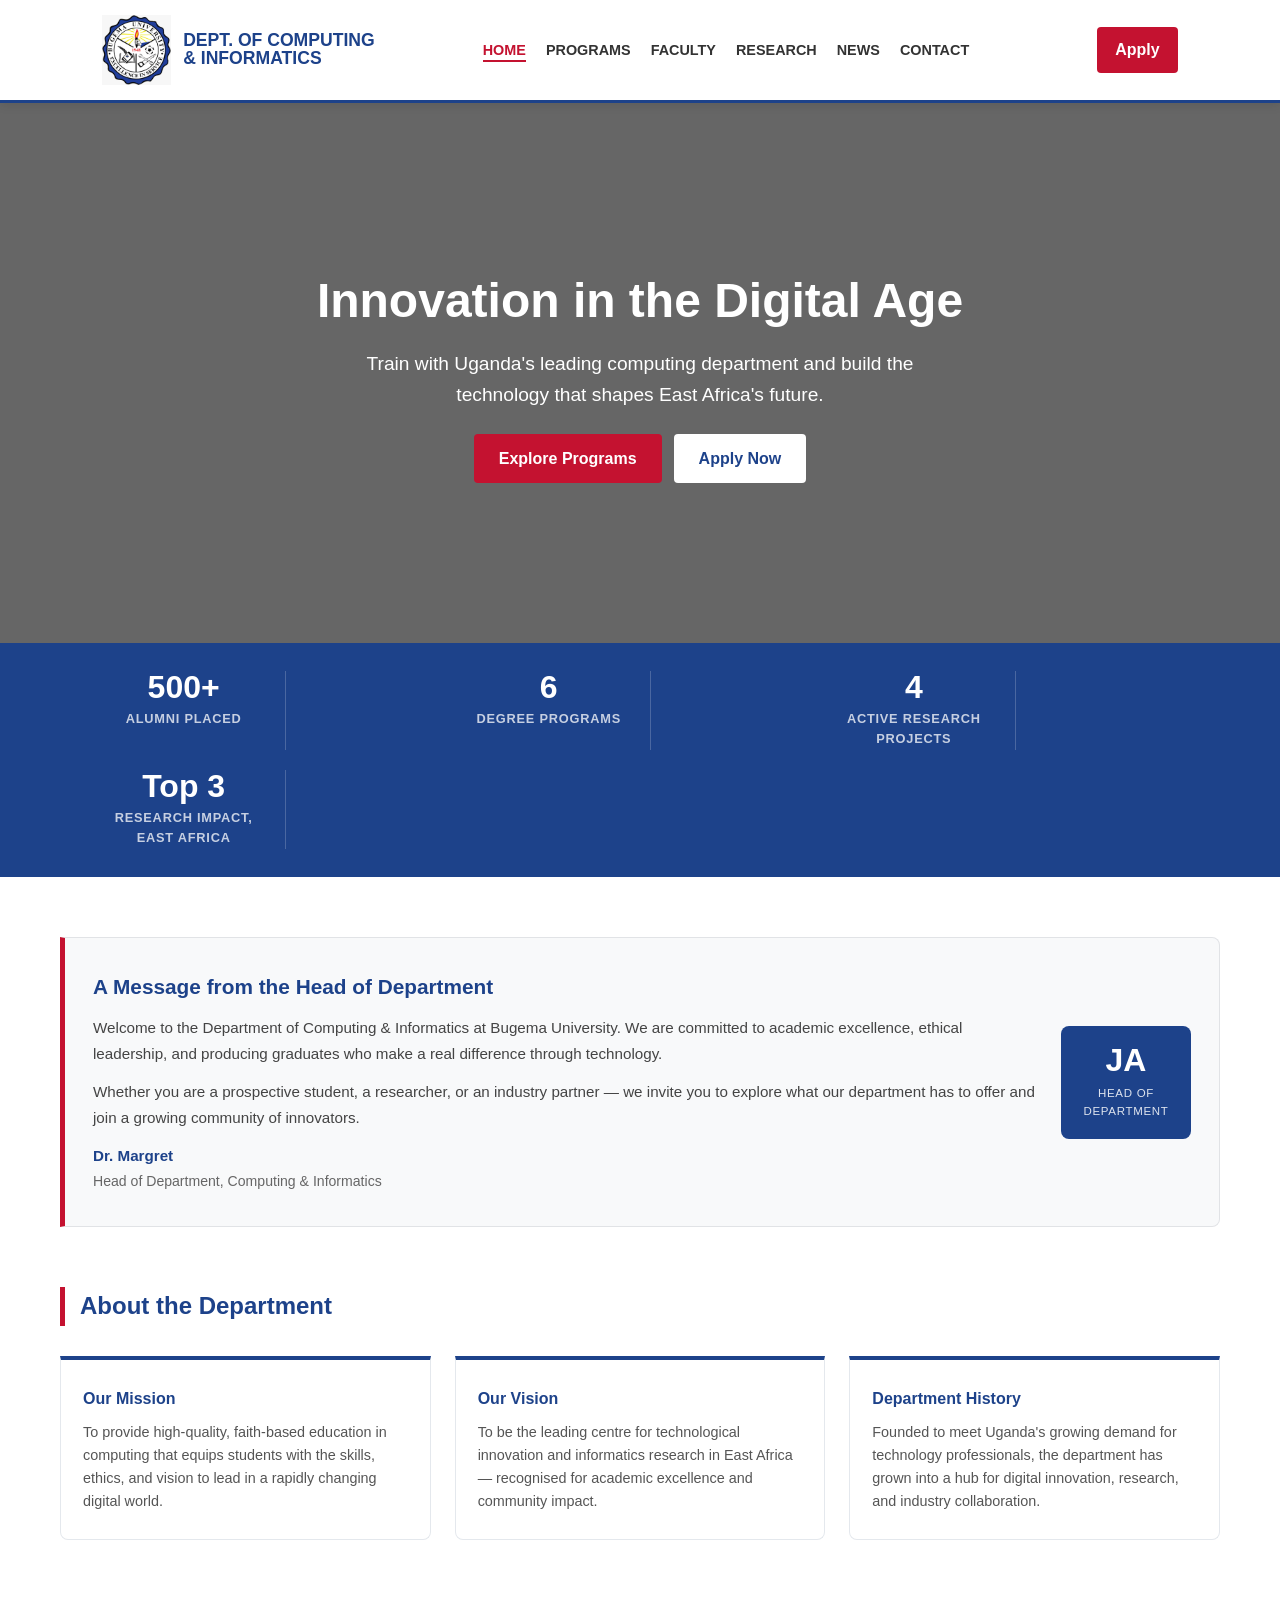
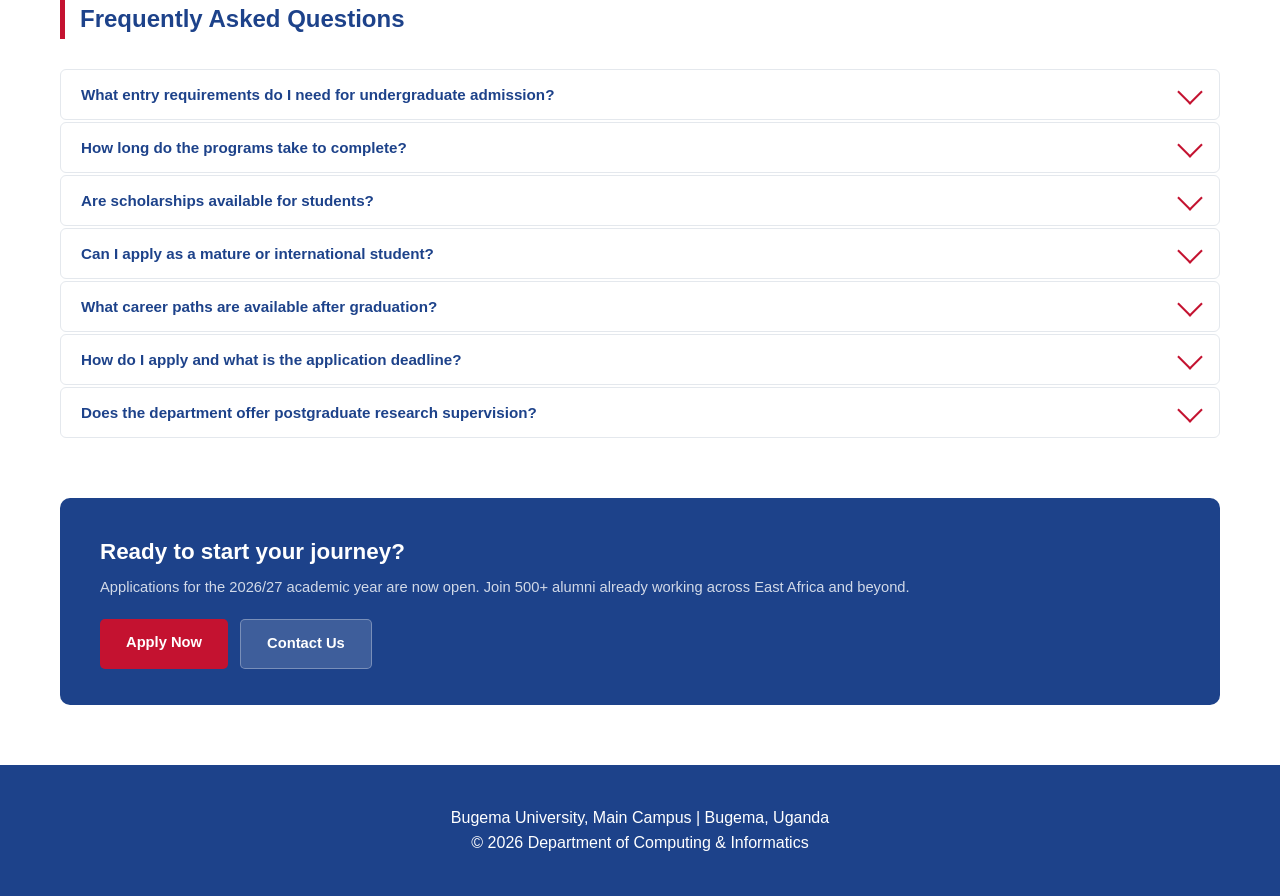
==== commit 9cb6a82e: "latest changes 2" ====
--- a/index.html
+++ b/index.html
@@ -195,7 +195,7 @@
     <nav>
         <div class="logo-container">
             <img src="logo.jpeg" alt="Bugema Logo">
-            <div class="logo-text">BUGEMA<br>COMPUTING</div>
+            <div class="logo-text">DEPT. OF COMPUTING<br>& INFORMATICS</div>
         </div>
         <ul>
             <li><a class="active" href="index.html">Home</a></li>
--- a/style.css
+++ b/style.css
@@ -36,7 +36,7 @@
 }
 
 .logo-container { display: flex; align-items: center; gap: 12px; }
-.logo-container img { height: 50px; }
+.logo-container img { height: 70px; }
 .logo-text { font-weight: 800; color: var(--bugema-blue); font-size: 1.1rem; line-height: 1; }
 
 nav ul { display: flex; list-style: none; gap: 20px; }
@@ -205,10 +205,10 @@
 .research-card {
     background: white;
     border: 1px solid #eee;
-    border-left: 5px solid var(--bugema-red);
     border-radius: 8px;
     padding: 24px;
     box-shadow: 0 6px 18px rgba(0,0,0,0.05);
+    margin-top: 3rem;
 }
 
 .research-card h2 {
